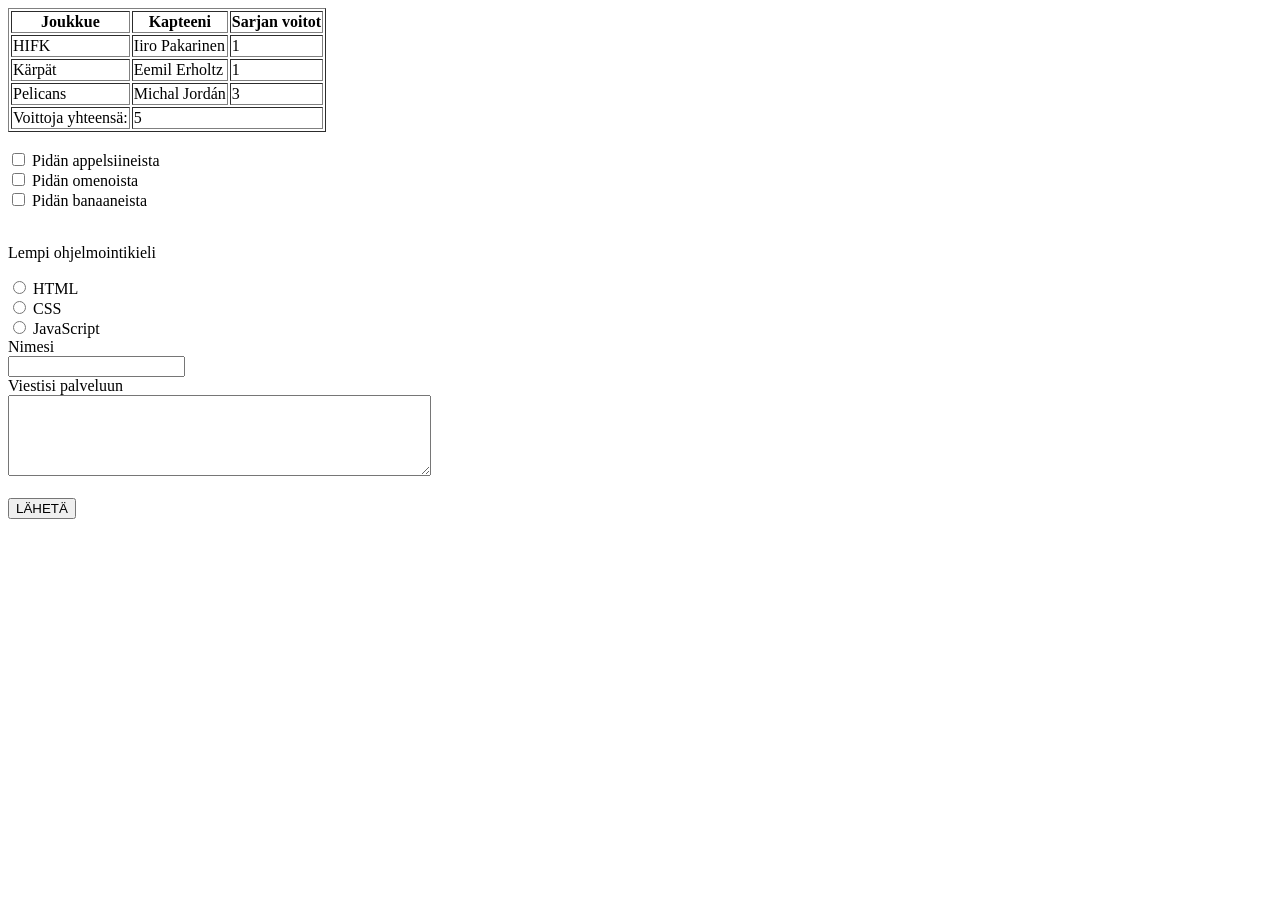
==== index.html @ f6788600 "Add files via upload" ====
<!DOCTYPE html>
<html lang="en">
<head>
    <meta charset="UTF-8">
    <meta name="viewport" content="width=device-width, initial-scale=1.0">
    <title>Hello World</title>
</head>
<body>
    <table border=1>
        <thead>
        <tr>
            <th>Joukkue</th>
            <th>Kapteeni</th>
            <th>Sarjan voitot</th>
        </tr>
    </thead>
    <tbody>
        <tr>
            <td>HIFK</td>
            <td>Iiro Pakarinen</td>
            <td>1</td>
        </tr>
        <tr>
            <td>Kärpät</td>
            <td>Eemil Erholtz</td>
            <td>1</td>
        </tr>
        <tr>
            <td>Pelicans</td>
            <td>Michal Jordán</td>
            <td>3</td>
        </tr>
    </tbody>
    <tfoot>
        <tr>
            <td>Voittoja yhteensä:</td>
            <td colspan="2">5</td>
        </tr>
    </tfoot>
    </table>
    <br>
    <form name="palaute"
    action="http://hh3dlab.fi/formdemo/formhandler.php"
    method="post">

    <input type="checkbox" id="fruit1" name="fruit1" value="Appelsiini">
    <label for="fruit1"> Pidän appelsiineista</label><br>
    <input type="checkbox" id="fruit2" name="fruit2" value="Omena">
    <label for="fruit2"> Pidän omenoista</label><br>
    <input type="checkbox" id="fruit3" name="fruit3" value="Banaani">
    <label for="fruit3"> Pidän banaaneista</label><br> 
<br>
<p>Lempi ohjelmointikieli</p>
    <input type="radio" id="html" name="fav_language" value="HTML">
    <label for="html">HTML</label><br>
    <input type="radio" id="css" name="fav_language" value="CSS">
    <label for="css">CSS</label><br>
    <input type="radio" id="javascript" name="fav_language" value="JavaScript">
    <label for="javascript">JavaScript</label> 
<br>
    <label for="nimi">Nimesi</label> <br>
    <input type="text" id="name" name="nimi"><br>
    <label for="viesti">Viestisi palveluun</label><br>
    <textarea name="viesti" id="message"
    rows="5" cols="50"></textarea><br><br>
<input type="submit" value="LÄHETÄ">
    </form>
</body>
</html>
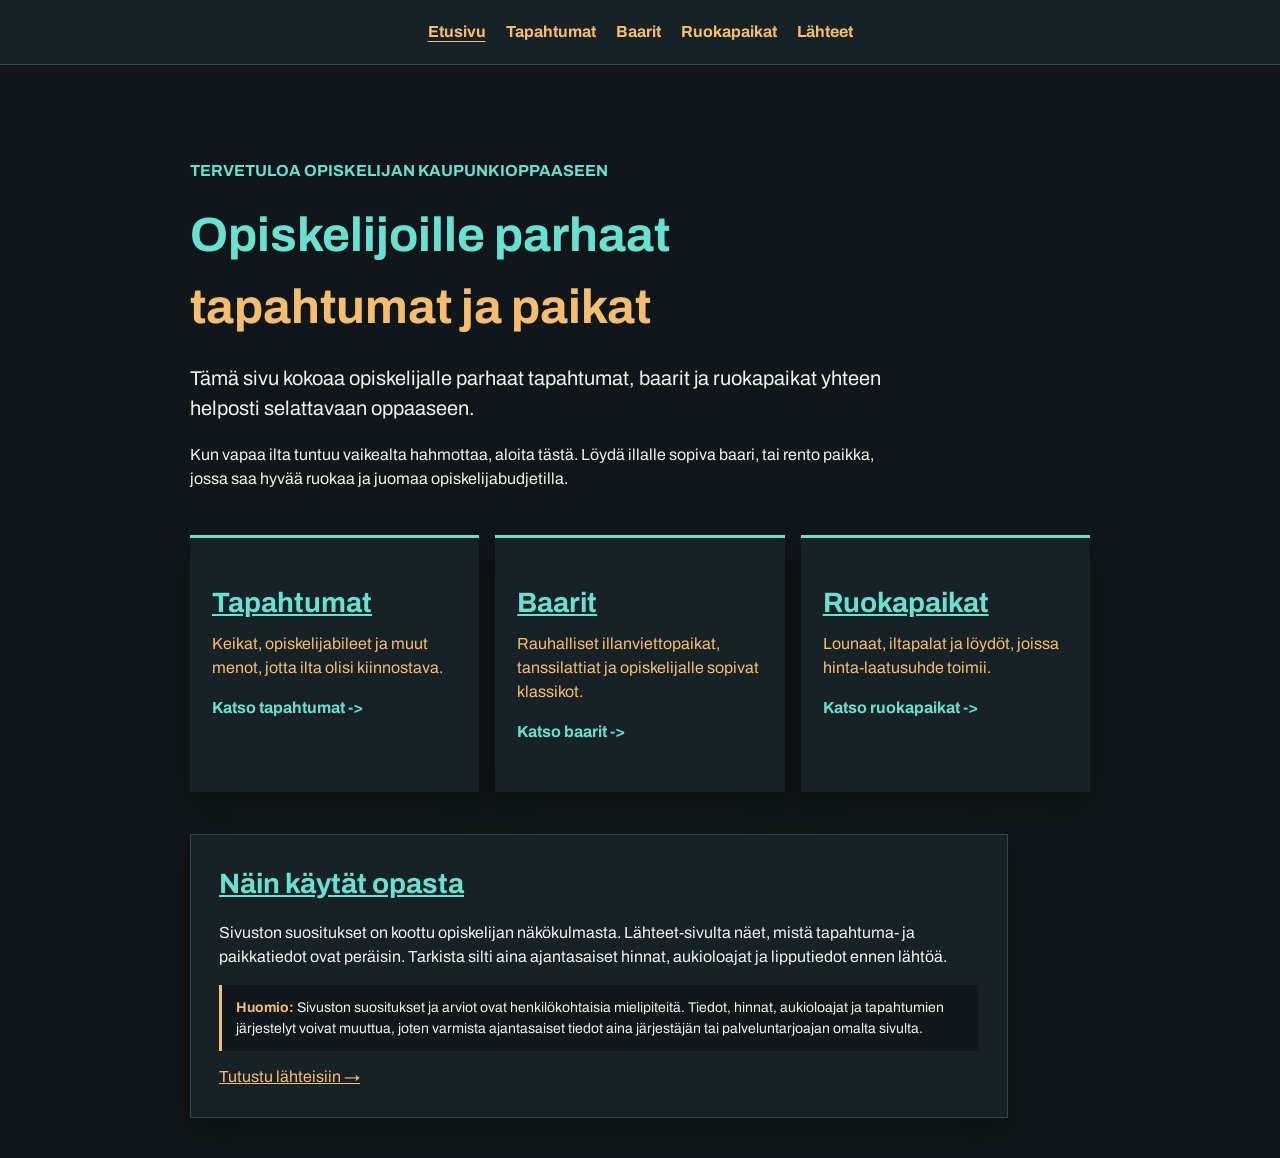
==== commit 9f9f27b1: "Final commit" ====
--- a/index.html
+++ b/index.html
@@ -1,69 +1,82 @@
-<!DOCTYPE html>
-<html lang="en">
-<head>
-    <meta charset="UTF-8">
-    <meta name="viewport" content="width=device-width, initial-scale=1.0">
-    <title>Hello World</title>
-</head>
-<body>
-    <table border=1>
-        <thead>
-        <tr>
-            <th>Joukkue</th>
-            <th>Kapteeni</th>
-            <th>Sarjan voitot</th>
-        </tr>
-    </thead>
-    <tbody>
-        <tr>
-            <td>HIFK</td>
-            <td>Iiro Pakarinen</td>
-            <td>1</td>
-        </tr>
-        <tr>
-            <td>Kärpät</td>
-            <td>Eemil Erholtz</td>
-            <td>1</td>
-        </tr>
-        <tr>
-            <td>Pelicans</td>
-            <td>Michal Jordán</td>
-            <td>3</td>
-        </tr>
-    </tbody>
-    <tfoot>
-        <tr>
-            <td>Voittoja yhteensä:</td>
-            <td colspan="2">5</td>
-        </tr>
-    </tfoot>
-    </table>
-    <br>
-    <form name="palaute"
-    action="http://hh3dlab.fi/formdemo/formhandler.php"
-    method="post">
-
-    <input type="checkbox" id="fruit1" name="fruit1" value="Appelsiini">
-    <label for="fruit1"> Pidän appelsiineista</label><br>
-    <input type="checkbox" id="fruit2" name="fruit2" value="Omena">
-    <label for="fruit2"> Pidän omenoista</label><br>
-    <input type="checkbox" id="fruit3" name="fruit3" value="Banaani">
-    <label for="fruit3"> Pidän banaaneista</label><br> 
-<br>
-<p>Lempi ohjelmointikieli</p>
-    <input type="radio" id="html" name="fav_language" value="HTML">
-    <label for="html">HTML</label><br>
-    <input type="radio" id="css" name="fav_language" value="CSS">
-    <label for="css">CSS</label><br>
-    <input type="radio" id="javascript" name="fav_language" value="JavaScript">
-    <label for="javascript">JavaScript</label> 
-<br>
-    <label for="nimi">Nimesi</label> <br>
-    <input type="text" id="name" name="nimi"><br>
-    <label for="viesti">Viestisi palveluun</label><br>
-    <textarea name="viesti" id="message"
-    rows="5" cols="50"></textarea><br><br>
-<input type="submit" value="LÄHETÄ">
-    </form>
-</body>
-</html>+<!doctype html>
+<html lang="fi">
+  <head>
+    <meta charset="UTF-8" />
+    <meta name="viewport" content="width=device-width, initial-scale=1.0" />
+    <link rel="preconnect" href="https://fonts.googleapis.com" />
+    <link rel="preconnect" href="https://fonts.gstatic.com" crossorigin />
+    <link
+      href="https://fonts.googleapis.com/css2?family=Archivo:ital,wght@0,100..900;1,100..900&display=swap"
+      rel="stylesheet"
+    />
+    <title>Tervetuloa | Opiskelijan kaupunkiopas</title>
+    <link rel="stylesheet" href="styles/style.css" />
+  </head>
+  <body>
+    <header>
+      <nav aria-label="Päänavigaatio">
+        <div class="nav-links">
+          <a class="active" href="index.html">Etusivu</a>
+          <a href="tapahtumat.html">Tapahtumat</a>
+          <a href="baarit.html">Baarit</a>
+          <a href="ruokapaikat.html">Ruokapaikat</a>
+          <a href="lahteet.html">Lähteet</a>
+        </div>
+      </nav>
+    </header>
+    <main>
+      <section class="page-intro welcome-intro">
+        <p class="label">Tervetuloa opiskelijan kaupunkioppaaseen</p>
+        <h1>Opiskelijoille parhaat<br /><em>tapahtumat ja paikat</em></h1>
+        <p class="lead">
+          Tämä sivu kokoaa opiskelijalle parhaat tapahtumat, baarit ja
+          ruokapaikat yhteen helposti selattavaan oppaaseen.
+        </p>
+        <p>
+          Kun vapaa ilta tuntuu vaikealta hahmottaa, aloita tästä. Löydä illalle
+          sopiva baari, tai rento paikka, jossa saa hyvää ruokaa ja juomaa
+          opiskelijabudjetilla.
+        </p>
+      </section>
+      <section class="welcome-grid">
+        <a href="tapahtumat.html">
+          <h2>Tapahtumat</h2>
+          <p>
+            Keikat, opiskelijabileet ja muut menot, jotta ilta olisi
+            kiinnostava.
+          </p>
+          <strong>Katso tapahtumat -></strong></a
+        >
+        <a href="baarit.html">
+          <h2>Baarit</h2>
+          <p>
+            Rauhalliset illanviettopaikat, tanssilattiat ja opiskelijalle
+            sopivat klassikot.
+          </p>
+          <strong>Katso baarit -></strong></a
+        >
+        <a href="ruokapaikat.html">
+          <h2>Ruokapaikat</h2>
+          <p>Lounaat, iltapalat ja löydöt, joissa hinta-laatusuhde toimii.</p>
+          <strong>Katso ruokapaikat -></strong></a
+        >
+      </section>
+      <section class="welcome-note">
+        <h2>Näin käytät opasta</h2>
+        <p>
+          Sivuston suositukset on koottu opiskelijan näkökulmasta.
+          Lähteet-sivulta näet, mistä tapahtuma- ja paikkatiedot ovat peräisin.
+          Tarkista silti aina ajantasaiset hinnat, aukioloajat ja lipputiedot
+          ennen lähtöä.
+        </p>
+        <p class="notice">
+          <strong>Huomio:</strong> Sivuston suositukset ja arviot ovat
+          henkilökohtaisia mielipiteitä. Tiedot, hinnat, aukioloajat ja
+          tapahtumien järjestelyt voivat muuttua, joten varmista ajantasaiset
+          tiedot aina järjestäjän tai palveluntarjoajan omalta sivulta.
+        </p>
+        <a class="text-link" href="lahteet.html">Tutustu lähteisiin →</a>
+      </section>
+    </main>
+  </body>
+</html>
--- a/styles/style.css
+++ b/styles/style.css
@@ -0,0 +1,326 @@
+﻿:root {
+  --bg: #101619;
+  --surface: #182126;
+  --surface-raised: #202c32;
+  --border: #34454c;
+  --text: #edf3f1;
+  --muted: #a8b8b6;
+  --teal: #69e0d0;
+  --amber: #f4bd72;
+  --shadow: rgba(0, 0, 0, 0.28);
+}
+
+body {
+  margin: 0;
+  background: var(--bg);
+  color: var(--text);
+  font-family: "Archivo", sans-serif;
+  line-height: 1.5;
+}
+
+a,
+a:visited {
+  color: var(--amber);
+}
+
+header {
+  padding: 20px;
+  background: var(--surface);
+  border-bottom: 1px solid var(--border);
+  align-items: center;
+  display: flex;
+  justify-content: center;
+}
+
+main {
+  max-width: 900px;
+  margin: 0 auto;
+  padding: 40px 20px;
+}
+
+h1,
+h2,
+h3,
+h4 {
+  margin-top: 0;
+}
+
+h1 {
+  color: var(--teal);
+  font-size: 48px;
+}
+
+h2 {
+  color: var(--teal);
+  font-size: 28px;
+  text-decoration: underline;
+}
+
+.label {
+  color: var(--teal);
+  font-weight: bold;
+  text-transform: uppercase;
+}
+
+.lead {
+  font-size: 20px;
+}
+
+.card-grid,
+.project-grid {
+  display: flex;
+  flex-wrap: wrap;
+  gap: 20px;
+}
+
+.card,
+.project-card {
+  flex: 1 1 300px;
+  border: 1px solid var(--border);
+  padding: 20px;
+  background-color: var(--surface);
+  box-shadow: 0 12px 28px var(--shadow);
+}
+
+.project-card img {
+  width: 100%;
+  height: 180px;
+  display: block;
+  object-fit: cover;
+}
+
+.project-images {
+  display: grid;
+  grid-template-columns: repeat(3, 1fr);
+  gap: 8px;
+}
+
+.project-images img {
+  width: 100%;
+}
+
+.nav-links {
+  display: inline-flex;
+  gap: 20px;
+}
+
+.nav-links a {
+  font-weight: bold;
+  text-decoration: none;
+}
+
+.nav-links .active,
+.page-intro em,
+.notice strong,
+.text-link,
+.sources span,
+.sources small {
+  color: var(--amber);
+}
+
+.nav-links .active {
+  text-decoration: underline;
+  text-underline-offset: 4px;
+}
+
+.page-intro {
+  max-width: 700px;
+  margin: 30px 0 36px;
+}
+
+.page-intro h1 {
+  margin-bottom: 16px;
+}
+
+.page-intro em {
+  font-style: normal;
+}
+
+.welcome-intro {
+  margin-top: 54px;
+}
+
+.welcome-intro p:not(.label) {
+  max-width: 720px;
+}
+
+.welcome-grid {
+  display: grid;
+  grid-template-columns: repeat(3, 1fr);
+  gap: 16px;
+  margin-top: 44px;
+}
+
+.welcome-grid a {
+  display: block;
+  min-height: 210px;
+  padding: 22px;
+  border-top: 3px solid var(--teal);
+  background: var(--surface);
+  box-shadow: 0 12px 28px var(--shadow);
+  text-decoration: none;
+  transition:
+    background-color 160ms ease,
+    transform 160ms ease;
+}
+
+.welcome-grid a:hover,
+.sources .source-item:hover {
+  background: var(--surface-raised);
+  transform: translateY(-3px);
+}
+
+.welcome-grid h2 {
+  margin: 22px 0 8px;
+}
+
+.welcome-grid strong {
+  color: var(--teal);
+}
+
+.welcome-grid p {
+  margin-top: 0;
+}
+
+.welcome-note,
+.nice-to-know {
+  max-width: 760px;
+  margin-top: 42px;
+  padding: 28px;
+  border: 1px solid var(--border);
+  background: var(--surface);
+  box-shadow: 0 12px 28px var(--shadow);
+}
+
+.welcome-note h2,
+.nice-to-know h2 {
+  margin: 0 0 8px;
+}
+
+.notice {
+  padding: 12px 14px;
+  border-left: 3px solid var(--amber);
+  background: rgba(8, 14, 16, 0.45);
+  font-size: 14px;
+}
+
+.sources {
+  display: grid;
+  gap: 12px;
+  max-width: 760px;
+}
+
+.sources .source-item {
+  display: grid;
+  grid-template-columns: 52px 1fr auto;
+  align-items: center;
+  gap: 18px;
+  padding: 18px 20px;
+  border: 1px solid var(--border);
+  border-left: 3px solid var(--amber);
+  border-radius: 4px;
+  background: var(--surface);
+  box-shadow: 0 8px 20px var(--shadow);
+  transition:
+    background-color 160ms ease,
+    transform 160ms ease;
+}
+
+.sources strong {
+  font-size: 18px;
+}
+
+.nice-to-know p:not(.label) {
+  max-width: 620px;
+}
+
+.featured-kide {
+  display: flex;
+  flex-direction: column;
+  align-items: flex-start;
+  gap: 16px;
+  margin-top: 0;
+  border-color: var(--amber);
+  border-top: 4px solid var(--amber);
+  background: var(--surface);
+}
+
+.featured-kide h2 {
+  margin: 0;
+  font-size: 32px;
+}
+
+.featured-kide p {
+  margin: 0;
+}
+
+.featured-kide .text-link {
+  display: inline-block;
+  font-weight: bold;
+}
+
+.sources-heading {
+  margin: 28px 0 12px;
+  color: var(--teal);
+  font-size: 20px;
+  font-weight: bold;
+}
+
+hr {
+  margin: 44px 0;
+  border: 0;
+  border-top: 2px solid var(--amber);
+}
+
+.table-wrapper {
+  overflow-x: auto;
+}
+
+table {
+  width: 100%;
+  border-collapse: collapse;
+  background: var(--surface);
+}
+
+th,
+td {
+  padding: 14px;
+  border: 1px solid var(--border);
+  text-align: left;
+  vertical-align: top;
+}
+
+th {
+  color: var(--amber);
+  background: var(--surface-raised);
+}
+
+td:first-child {
+  color: var(--amber);
+  font-weight: bold;
+  white-space: nowrap;
+}
+
+@media (max-width: 700px) {
+  .welcome-grid {
+    grid-template-columns: 1fr;
+  }
+
+  header nav {
+    flex-direction: column;
+    gap: 12px;
+  }
+
+  .nav-links {
+    flex-wrap: wrap;
+    gap: 10px 16px;
+  }
+
+  .sources .source-item {
+    grid-template-columns: 40px 1fr;
+  }
+
+  .sources small {
+    grid-column: 2;
+  }
+}
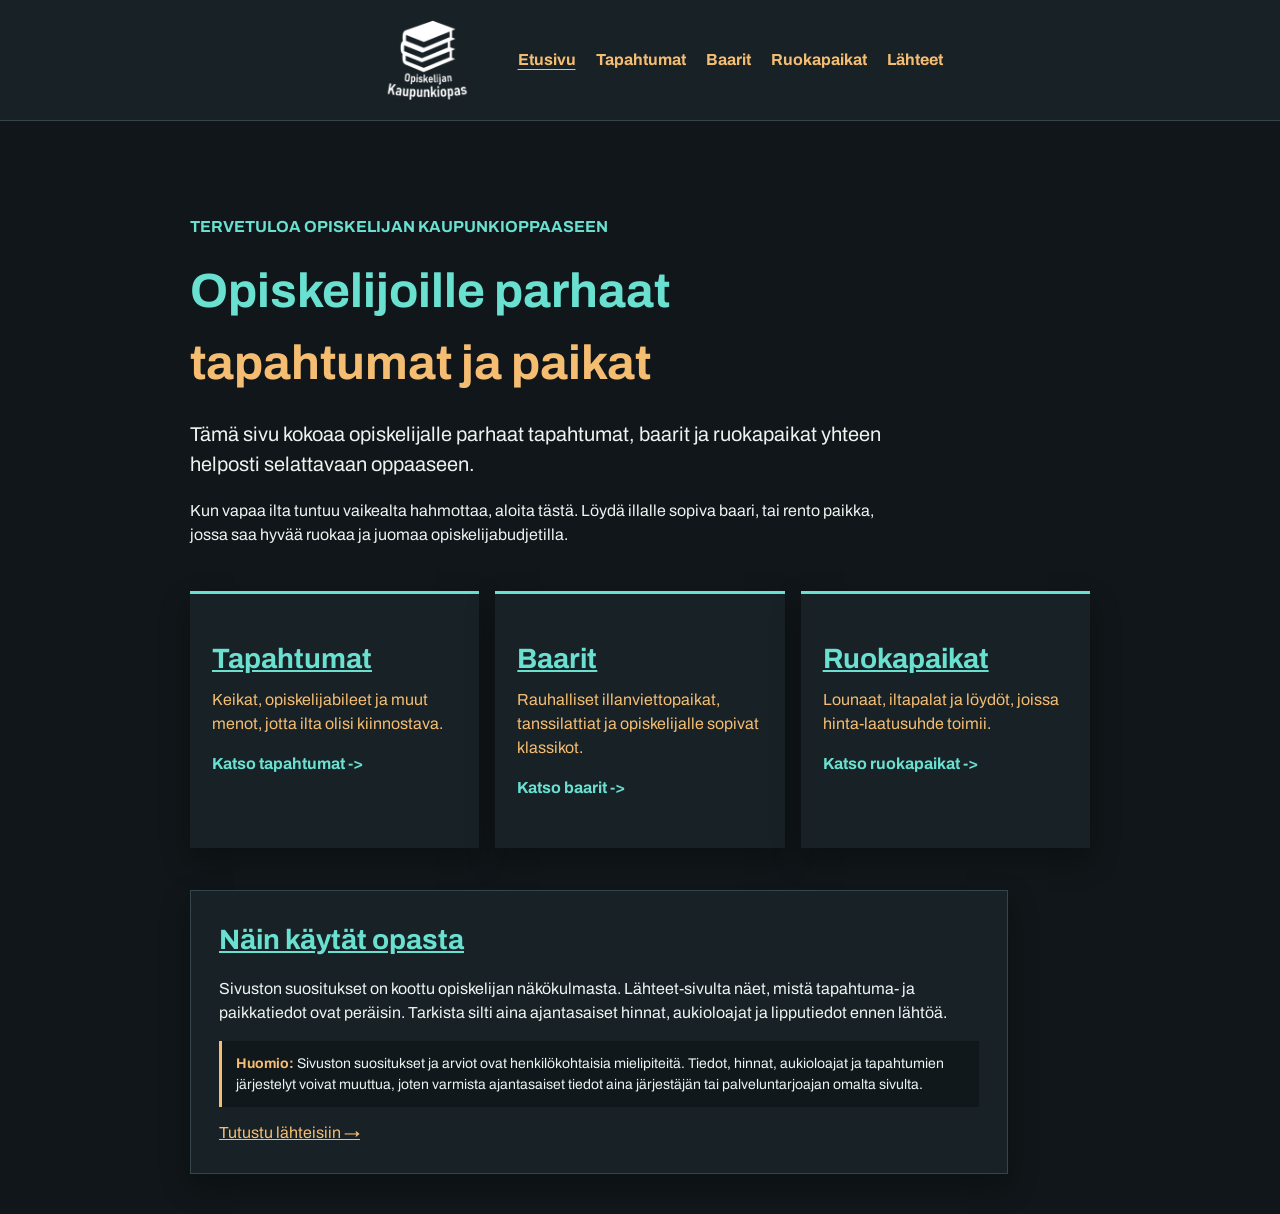
==== commit 3cf9ad07: "Logo fix" ====
--- a/index.html
+++ b/index.html
@@ -14,6 +14,9 @@
   </head>
   <body>
     <header>
+      <a class="site-logo" href="index.html"
+        ><img src="img/Logo.png" alt="Opiskelijan Kaupunkiopas"
+      /></a>
       <nav aria-label="Päänavigaatio">
         <div class="nav-links">
           <a class="active" href="index.html">Etusivu</a>
--- a/styles/style.css
+++ b/styles/style.css
@@ -32,6 +32,24 @@
   justify-content: center;
 }
 
+.site-logo {
+  width: 180px;
+  height: 80px;
+  overflow: hidden;
+  position: relative;
+  text-decoration: none;
+}
+
+.site-logo img {
+  position: absolute;
+  width: 300px;
+  height: auto;
+  left: -60px;
+  top: -45px;
+  filter: invert(1);
+  mix-blend-mode: screen;
+}
+
 main {
   max-width: 900px;
   margin: 0 auto;
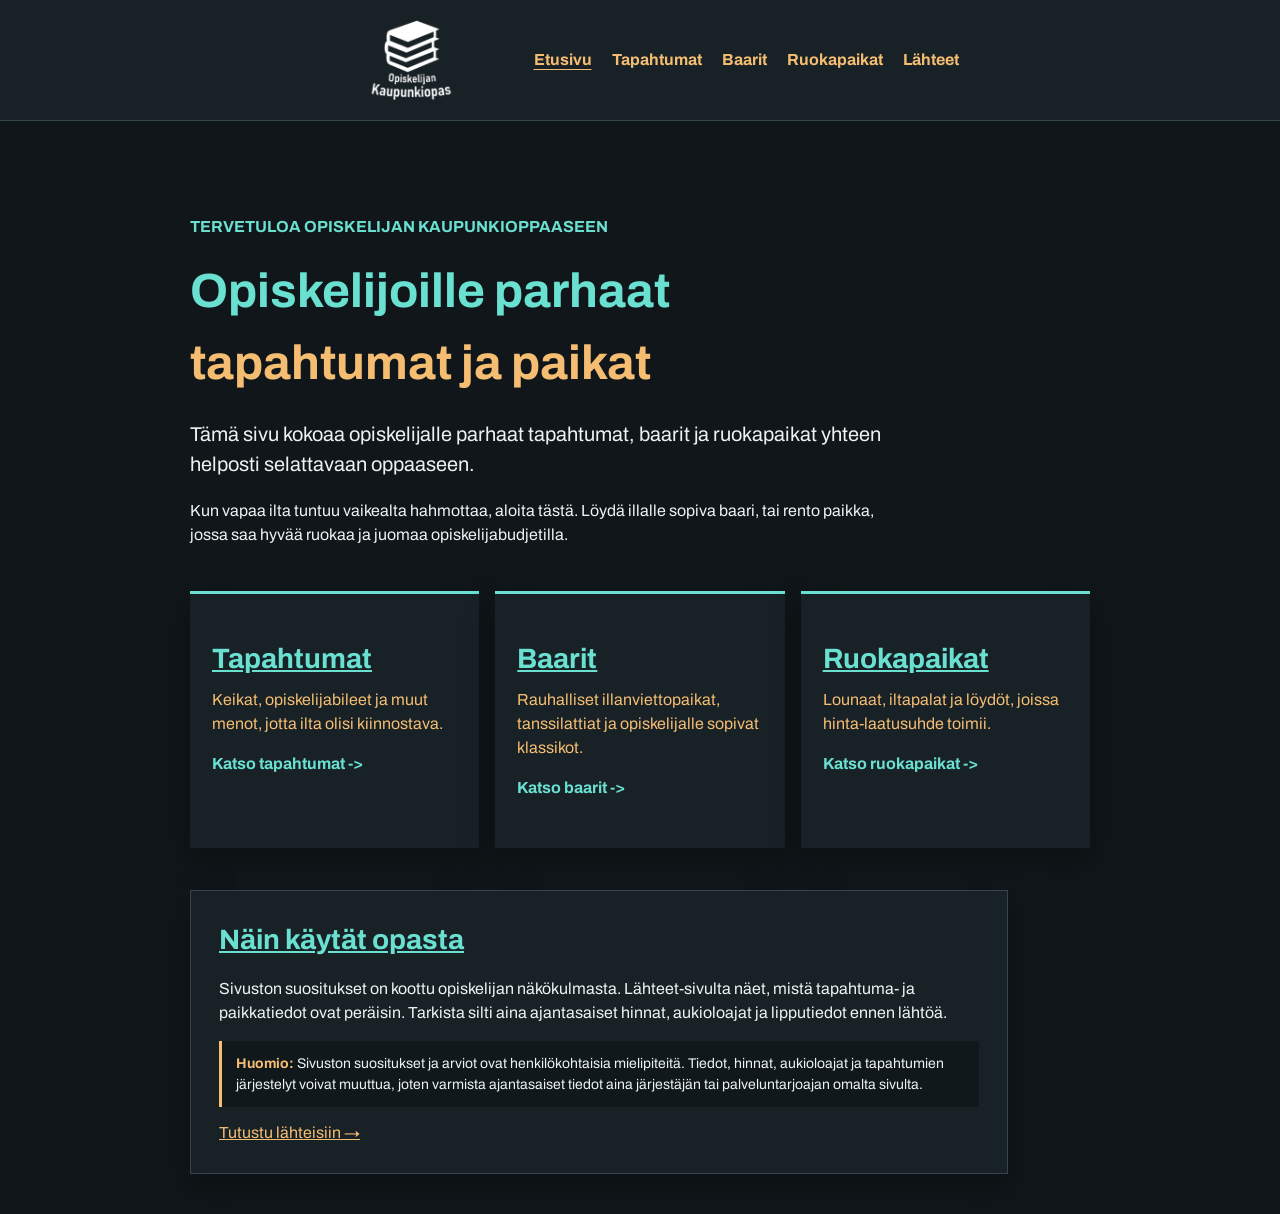
==== commit 80200954: "Bug fix" ====
--- a/index.html
+++ b/index.html
@@ -15,7 +15,11 @@
   <body>
     <header>
       <a class="site-logo" href="index.html"
-        ><img src="img/Logo.png" alt="Opiskelijan Kaupunkiopas"
+        ><img
+          src="img/Logo.png"
+          width="180"
+          height="80"
+          alt="Opiskelijan Kaupunkiopas"
       /></a>
       <nav aria-label="Päänavigaatio">
         <div class="nav-links">
--- a/styles/style.css
+++ b/styles/style.css
@@ -29,6 +29,8 @@
   border-bottom: 1px solid var(--border);
   align-items: center;
   display: flex;
+  gap: 32px;
+  flex-wrap: wrap;
   justify-content: center;
 }
 
